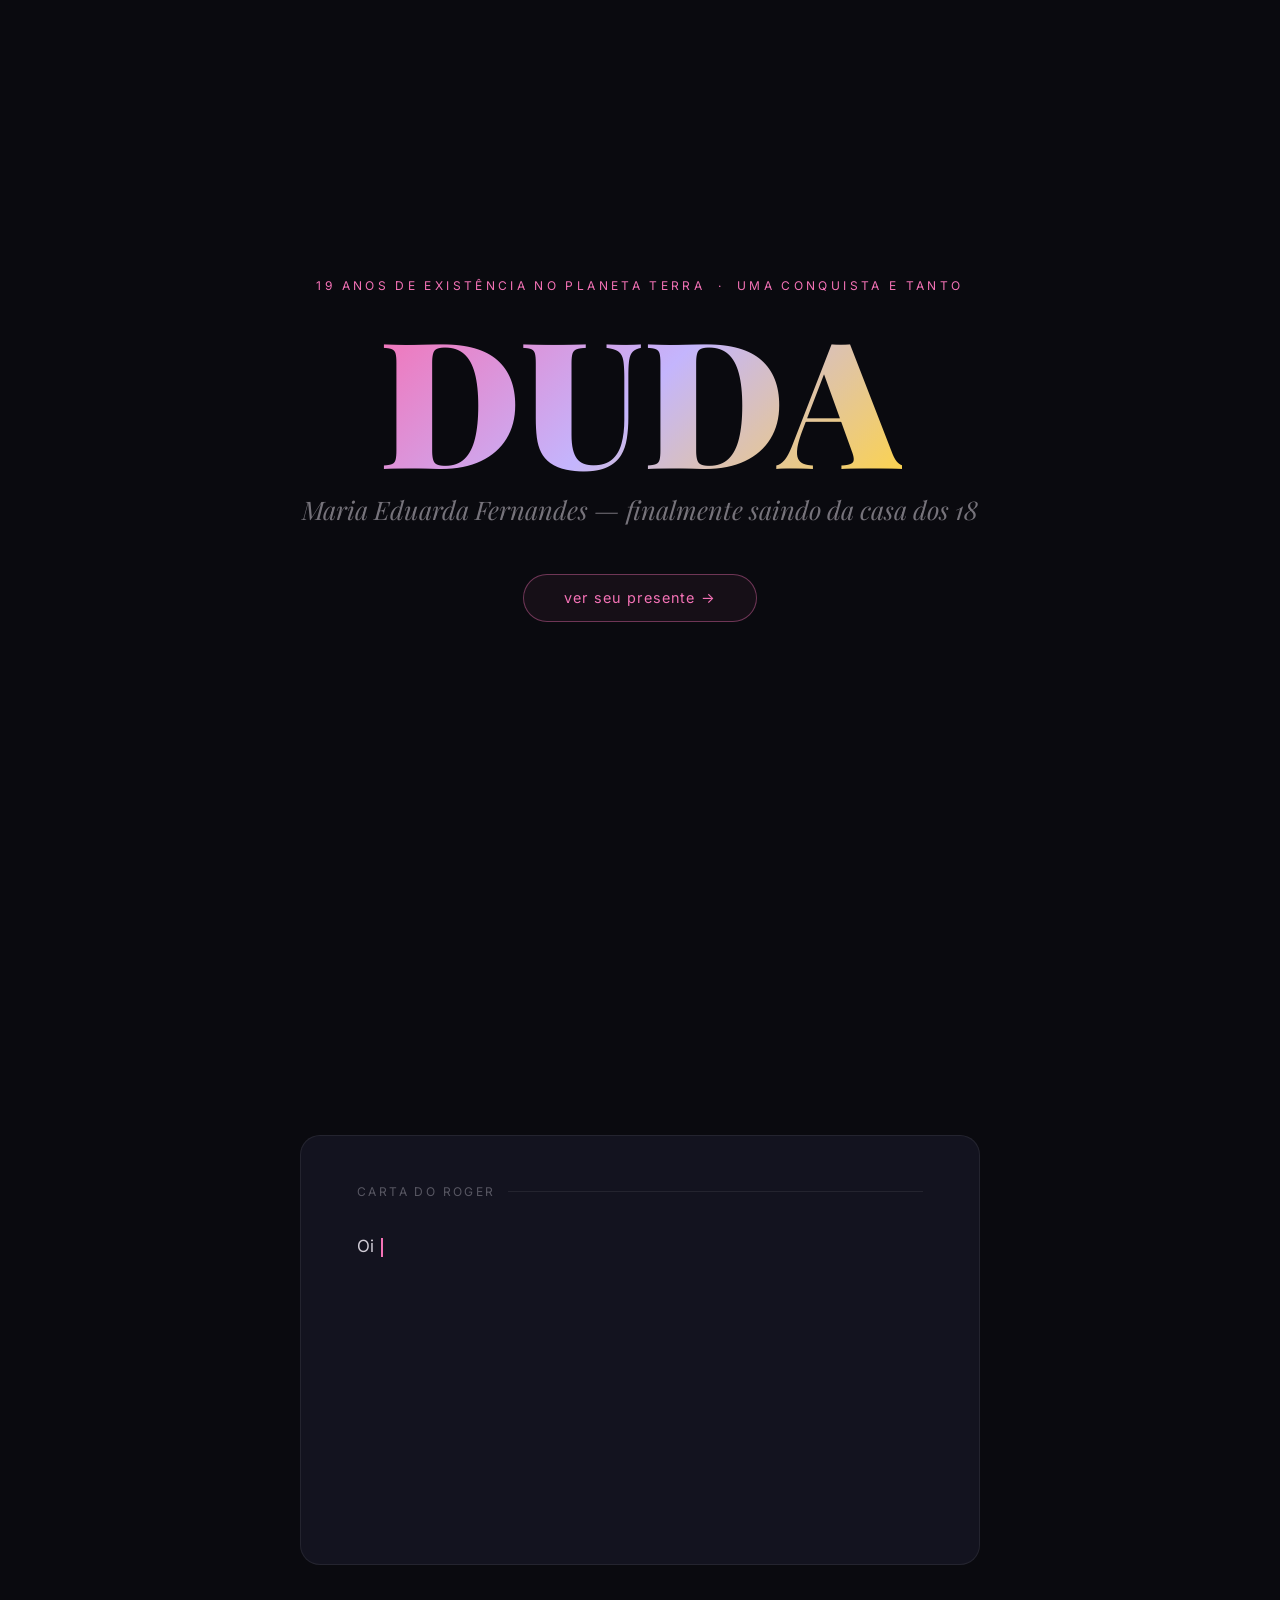
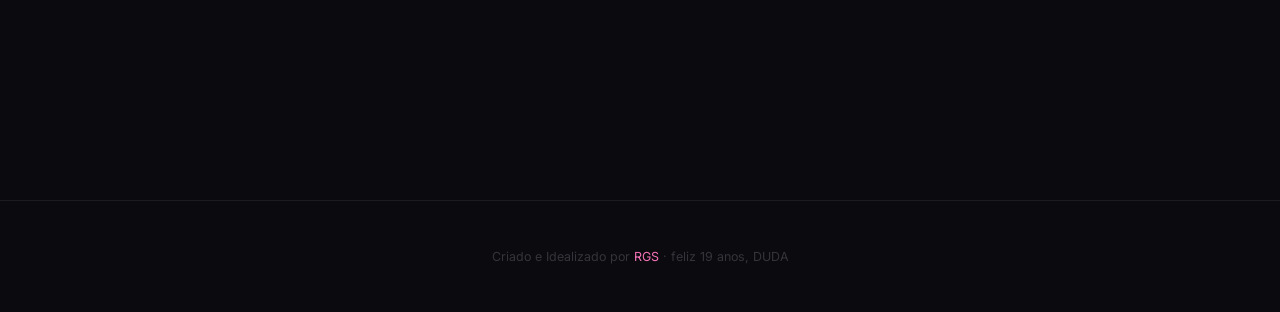
==== index.html @ cad68816 "Add files via upload" ====
<!DOCTYPE html>
<html lang="pt-BR">
<head>
  <meta charset="UTF-8">
  <meta name="viewport" content="width=device-width, initial-scale=1.0">
  <title>Feliz Aniversário, Duda!</title>
  <link rel="preconnect" href="https://fonts.googleapis.com">
  <link href="https://fonts.googleapis.com/css2?family=Playfair+Display:ital,wght@0,400;0,700;0,900;1,400;1,700&family=Inter:wght@300;400;500;600&display=swap" rel="stylesheet">
  <link rel="stylesheet" href="style.css">
</head>
<body>

  <div id="confete-container"></div>

  
  <section id="intro">
    <p class="intro-eyebrow">19 anos de existência no planeta Terra &nbsp;·&nbsp; uma conquista e tanto</p>
    <h1 class="intro-nome">DUDA</h1>
    <p class="intro-sub">Maria Eduarda Fernandes — finalmente saindo da casa dos 18</p>
    <div class="intro-cta">
      <a href="#carta" class="btn-base">ver seu presente →</a>
    </div>
  </section>

 
  <section id="carta">
    <div class="carta-container">
      <div class="carta-header">carta do roger</div>
      <div class="carta-texto" id="carta-texto">
        <span id="cursor"></span>
      </div>
      <div class="carta-assinatura" id="assinatura">
        <span class="assinatura-nome">— Roger</span>
        <a href="divas.html" class="btn-divas" id="btn-divas">
          Ver a Surpresa →
        </a>
      </div>
    </div>
  </section>

  <footer>
    Criado e Idealizado por <span>RGS</span> · feliz 19 anos, DUDA
  </footer>

  <script src="script.js"></script>
</body>
</html>
---- style.css ----
*, *::before, *::after { box-sizing: border-box; margin: 0; padding: 0; }

:root {
  --rosa:     #F472B6;
  --lavanda:  #C4B5FD;
  --dourado:  #FCD34D;
  --offwhite: #FAF5FF;
  --fundo:    #0A0A0F;
  --card-bg:  #13131F;
  --card-border: rgba(255,255,255,0.07);
}

html { scroll-behavior: smooth; }

body {
  font-family: 'Inter', sans-serif;
  background: var(--fundo);
  color: var(--offwhite);
  overflow-x: hidden;
}


#confete-container {
  position: fixed;
  top: 0; left: 0;
  width: 100%; height: 100%;
  pointer-events: none;
  z-index: 999;
}

.confete-piece {
  position: absolute;
  animation: confete-cair linear forwards;
  opacity: 0;
}

@keyframes confete-cair {
  0%   { transform: translateY(-20px) rotate(0deg);   opacity: 1; }
  100% { transform: translateY(110vh) rotate(720deg); opacity: 0; }
}


#intro {
  min-height: 100vh;
  display: flex;
  flex-direction: column;
  align-items: center;
  justify-content: center;
  text-align: center;
  padding: 2rem;
}

.intro-eyebrow {
  font-size: 0.75rem;
  letter-spacing: 0.28em;
  text-transform: uppercase;
  color: var(--rosa);
  margin-bottom: 1.5rem;
  opacity: 0;
  animation: fade-up 0.8s ease 0.3s forwards;
}

.intro-nome {
  font-family: 'Playfair Display', serif;
  font-size: clamp(5rem, 18vw, 11rem);
  font-weight: 900;
  line-height: 0.9;
  background: linear-gradient(135deg, var(--rosa) 0%, var(--lavanda) 50%, var(--dourado) 100%);
  -webkit-background-clip: text;
  -webkit-text-fill-color: transparent;
  background-clip: text;
  opacity: 0;
  animation: fade-up 0.8s ease 0.6s forwards;
}

.intro-sub {
  font-family: 'Playfair Display', serif;
  font-style: italic;
  font-size: clamp(1rem, 3.5vw, 1.6rem);
  color: rgba(250,245,255,0.45);
  margin-top: 1rem;
  opacity: 0;
  animation: fade-up 0.8s ease 0.9s forwards;
}

.intro-cta {
  margin-top: 3rem;
  opacity: 0;
  animation: fade-up 0.8s ease 2s forwards;
}

.btn-base {
  display: inline-block;
  padding: 0.9rem 2.5rem;
  border: 1px solid rgba(244,114,182,0.4);
  border-radius: 100px;
  color: var(--rosa);
  font-size: 0.9rem;
  letter-spacing: 0.08em;
  text-decoration: none;
  cursor: pointer;
  background: rgba(244,114,182,0.05);
  transition: background 0.3s, border-color 0.3s, transform 0.2s;
  font-family: 'Inter', sans-serif;
  border: 1px solid rgba(244,114,182,0.4);
}

.btn-base:hover {
  background: rgba(244,114,182,0.15);
  border-color: var(--rosa);
  transform: translateY(-2px);
}

@keyframes fade-up {
  from { opacity: 0; transform: translateY(24px); }
  to   { opacity: 1; transform: translateY(0); }
}

/* ===== CARTA ===== */
#carta {
  min-height: 100vh;
  display: flex;
  align-items: center;
  justify-content: center;
  padding: 4rem 1.5rem;
}

.carta-container {
  max-width: 680px;
  width: 100%;
  background: var(--card-bg);
  border: 1px solid var(--card-border);
  border-radius: 20px;
  padding: 3rem 3.5rem;
}

.carta-header {
  font-size: 0.75rem;
  color: rgba(250,245,255,0.3);
  letter-spacing: 0.2em;
  text-transform: uppercase;
  margin-bottom: 2rem;
  display: flex;
  align-items: center;
  gap: 0.75rem;
}

.carta-header::after {
  content: '';
  flex: 1;
  height: 1px;
  background: var(--card-border);
}

.carta-texto {
  font-size: 1.05rem;
  line-height: 1.9;
  color: rgba(250,245,255,0.82);
  min-height: 180px;
}

.destaque-artista {
  font-family: 'Playfair Display', serif;
  font-style: italic;
  color: var(--rosa);
}

#cursor {
  display: inline-block;
  width: 2px;
  height: 1.1em;
  background: var(--rosa);
  margin-left: 2px;
  vertical-align: middle;
  animation: piscar 0.8s step-end infinite;
}

@keyframes piscar {
  0%, 100% { opacity: 1; }
  50%       { opacity: 0; }
}

.carta-assinatura {
  margin-top: 2.5rem;
  padding-top: 1.5rem;
  border-top: 1px solid var(--card-border);
  display: flex;
  justify-content: space-between;
  align-items: center;
  gap: 1rem;
  opacity: 0;
  transition: opacity 0.8s ease;
}

.assinatura-nome {
  font-family: 'Playfair Display', serif;
  font-style: italic;
  font-size: 1.15rem;
  color: rgba(250,245,255,0.45);
}

.btn-divas {
  padding: 0.75rem 2rem;
  background: linear-gradient(135deg, var(--rosa), var(--lavanda));
  border-radius: 100px;
  color: #0A0A0F;
  font-weight: 600;
  font-size: 0.85rem;
  cursor: pointer;
  border: none;
  font-family: 'Inter', sans-serif;
  text-decoration: none;
  opacity: 0;
  transition: opacity 0.8s ease, transform 0.2s ease;
}

.btn-divas:hover { transform: translateY(-2px); }


footer {
  text-align: center;
  padding: 3rem 1.5rem;
  font-size: 0.78rem;
  color: rgba(250,245,255,0.18);
  border-top: 1px solid var(--card-border);
}

footer span { color: var(--rosa); }


@media (max-width: 600px) {
  .carta-container { padding: 2rem 1.25rem; }
  .carta-assinatura { flex-direction: column; align-items: flex-start; }
}

@media (prefers-reduced-motion: reduce) {
  .confete-piece, #cursor { animation: none; }
  * { transition-duration: 0.01ms !important; animation-duration: 0.01ms !important; }
}
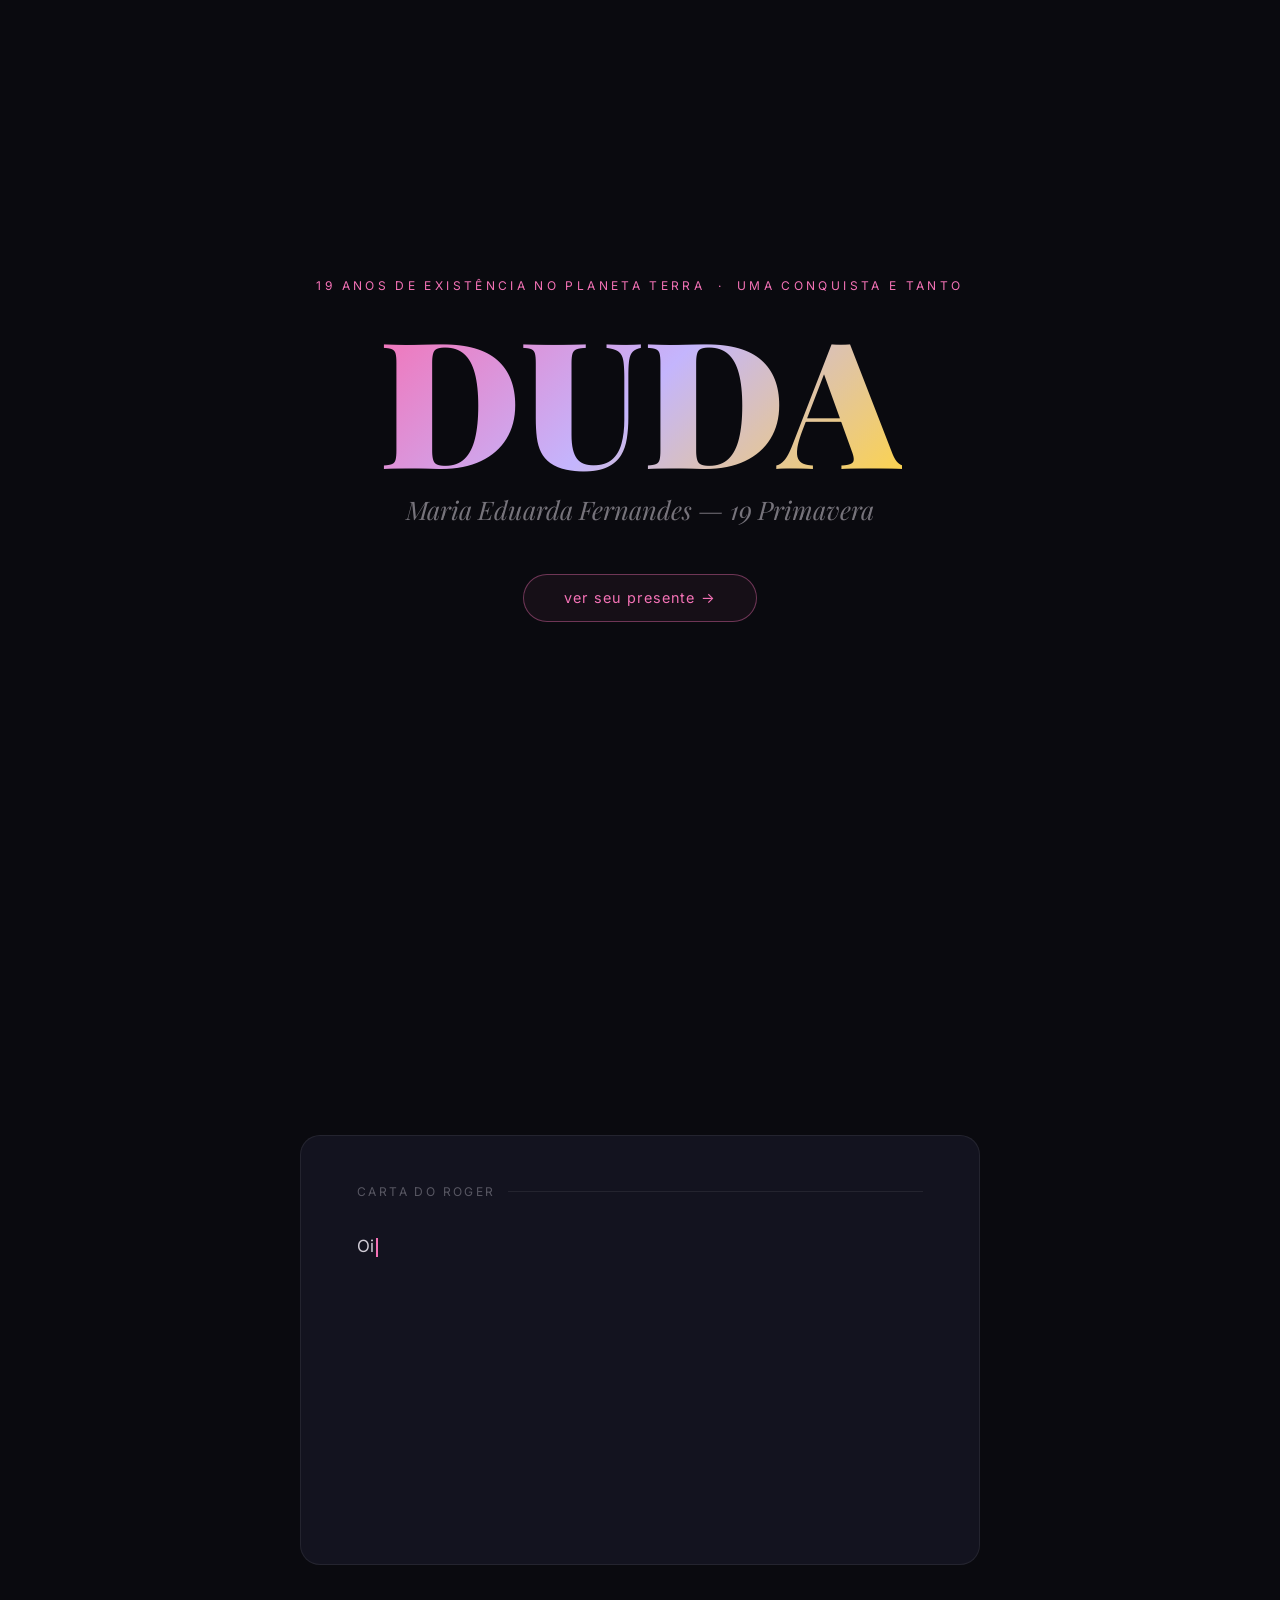
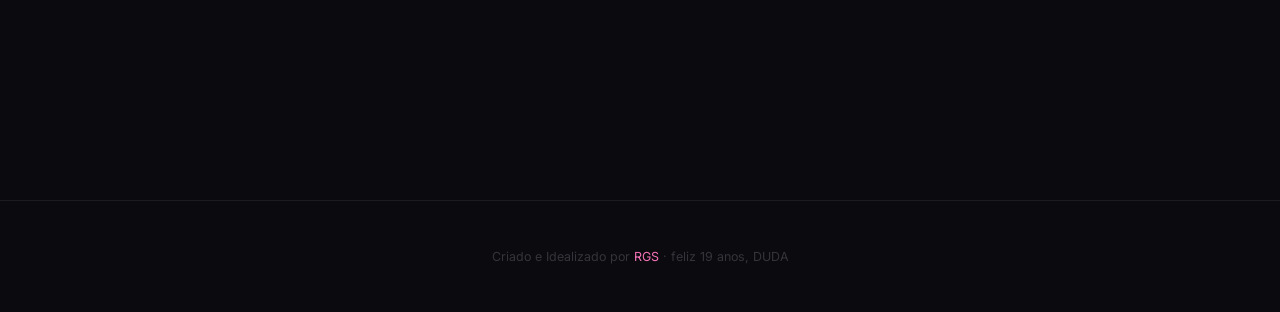
==== commit da230e2a: "Update age description in index.html" ====
--- a/index.html
+++ b/index.html
@@ -16,7 +16,7 @@
   <section id="intro">
     <p class="intro-eyebrow">19 anos de existência no planeta Terra &nbsp;·&nbsp; uma conquista e tanto</p>
     <h1 class="intro-nome">DUDA</h1>
-    <p class="intro-sub">Maria Eduarda Fernandes — finalmente saindo da casa dos 18</p>
+    <p class="intro-sub">Maria Eduarda Fernandes — 19 Primavera</p>
     <div class="intro-cta">
       <a href="#carta" class="btn-base">ver seu presente →</a>
     </div>
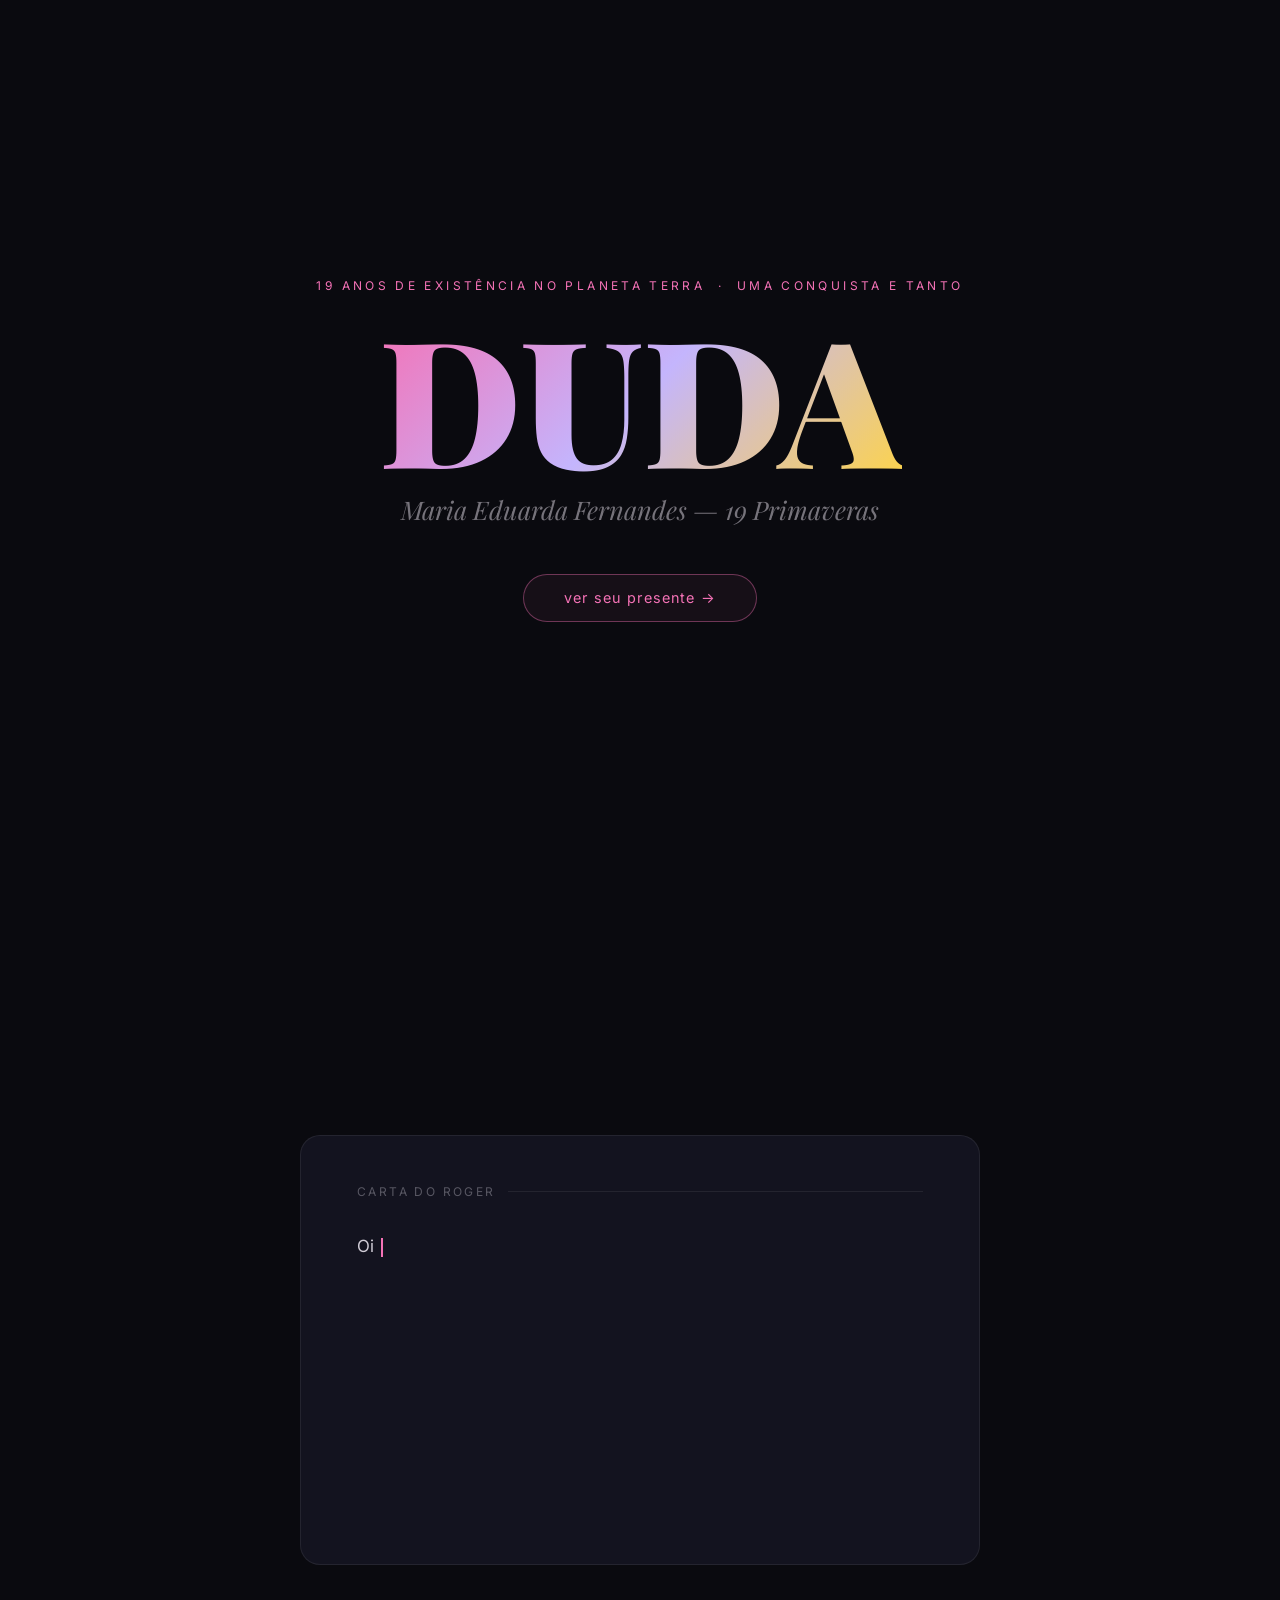
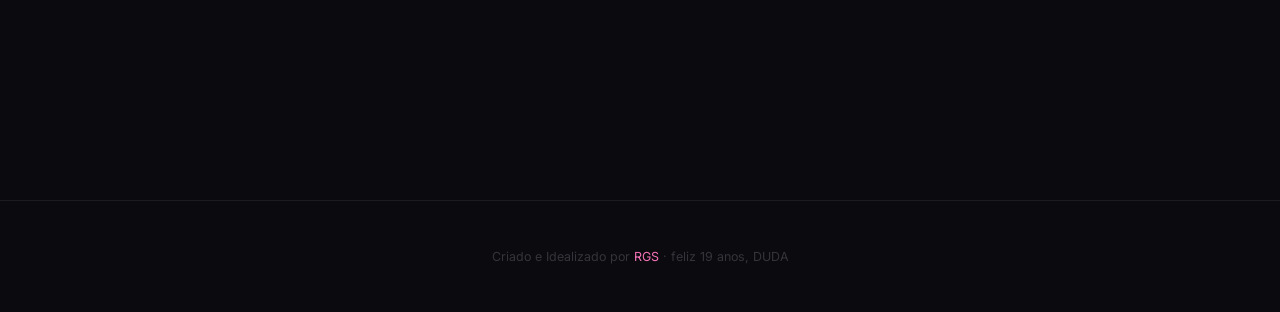
==== commit 9a589724: "Update index.html" ====
--- a/index.html
+++ b/index.html
@@ -16,7 +16,7 @@
   <section id="intro">
     <p class="intro-eyebrow">19 anos de existência no planeta Terra &nbsp;·&nbsp; uma conquista e tanto</p>
     <h1 class="intro-nome">DUDA</h1>
-    <p class="intro-sub">Maria Eduarda Fernandes — 19 Primavera</p>
+    <p class="intro-sub">Maria Eduarda Fernandes — 19 Primaveras </p>
     <div class="intro-cta">
       <a href="#carta" class="btn-base">ver seu presente →</a>
     </div>
